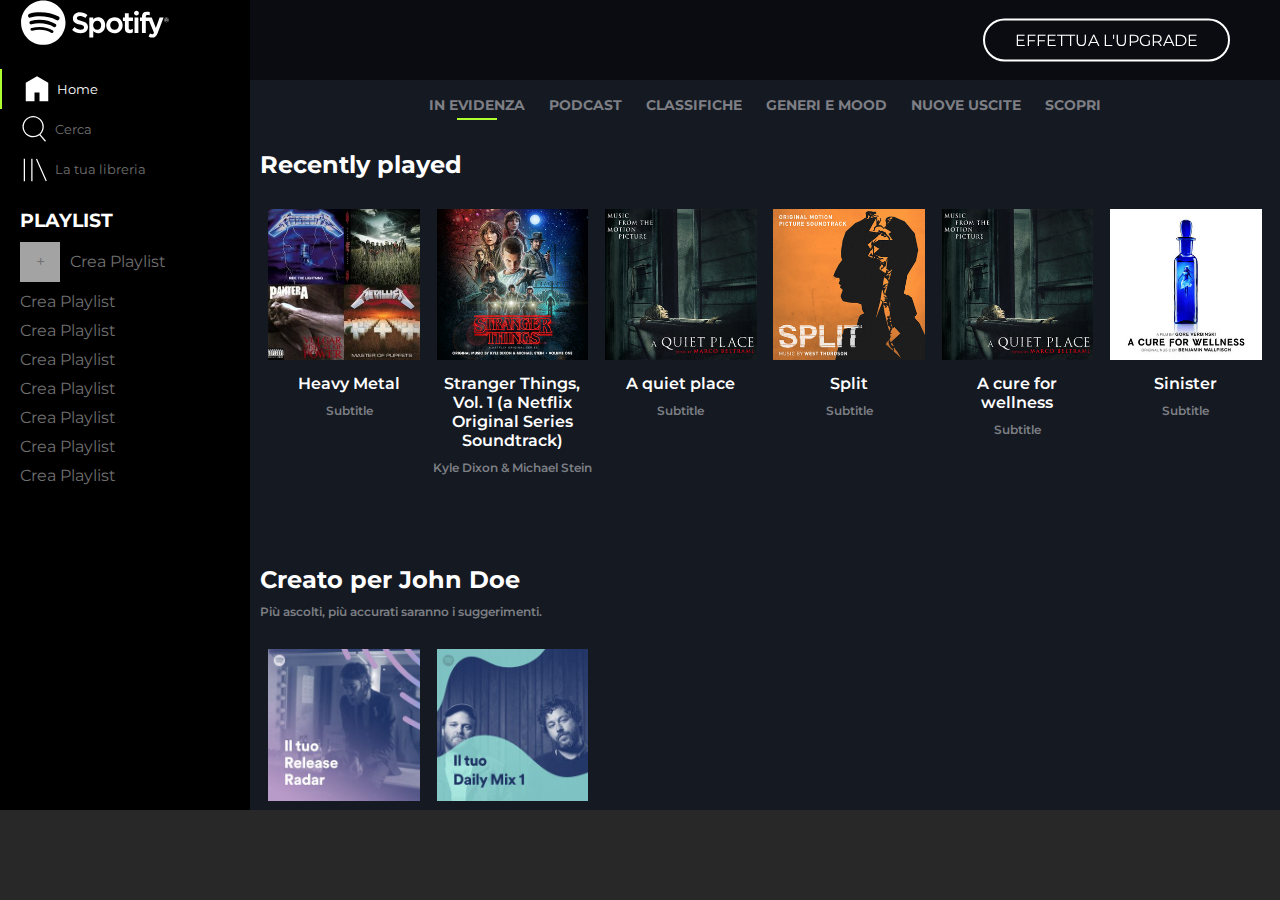
==== index.html @ d9b5fc57 "left nav" ====
<!DOCTYPE html>
<html lang="en">
<head>
  <meta charset="UTF-8">
  <meta http-equiv="X-UA-Compatible" content="IE=edge">
  <meta name="viewport" content="width=device-width, initial-scale=1.0">
  <link rel="stylesheet" href="css/style.css">
  <link rel="preconnect" href="https://fonts.gstatic.com">
  <link href="https://fonts.googleapis.com/css2?family=Montserrat:wght@400;500;600;700&display=swap" rel="stylesheet">
  <link rel="stylesheet" href="https://cdnjs.cloudflare.com/ajax/libs/font-awesome/5.15.3/css/all.min.css" integrity="sha512-iBBXm8fW90+nuLcSKlbmrPcLa0OT92xO1BIsZ+ywDWZCvqsWgccV3gFoRBv0z+8dLJgyAHIhR35VZc2oM/gI1w==" crossorigin="anonymous" />
  <title>SPOTIFY</title>
</head>
<body>
  <main class="clearfix">

      <!-- LEFT NAV BAR -->

    <div class="left-menu f-left "> 
        <!-- LOGO -->
        <div class="logo mrg-left-20">
          <img src="spotify/img/logo.svg" alt="">
        </div>
        <!-- SELECTION MENU -->
        <div class="menu-sections ">
          <ul>
            <li class="menu-selected"><img src="spotify/img/home.svg" alt=""><span>Home</span></li>
            <li><img src="spotify/img/search.svg" alt="">Cerca</li>
            <li><img src="spotify/img/libreria.svg" alt="">La tua libreria</li>
          </ul>
        </div>
        <!-- PLAYLISTS -->
        <div class="left-section mrg-left-20">
          <div class="left-section-title">
            <h3>PLAYLIST</h3
              ></div>
          <div class="create-playlist">
            <div class="plus-box f-left"><span class="plus-symbol">+</span></div>
            <span>Crea Playlist</span>
          </div>
          <ul>
            <li>Crea Playlist</li>
            <li>Crea Playlist</li>
            <li>Crea Playlist</li>
            <li>Crea Playlist</li>
            <li>Crea Playlist</li>
            <li>Crea Playlist</li>
            <li>Crea Playlist</li>
          </ul>

        </div>      
      </div>
      

      <!-- /lEFT NAV BAR -->

    <div class="main-content f-left">
      <div class="upgrade">
        <div class="upgrade-box">EFFETTUA L'UPGRADE</div>
      </div>
      <div class="content">
        <div class="section-menu">
          <ul>
            <li class="selected"><a href="#" >in evidenza</a></li>
            <li><a href="#">podcast</a></li>
            <li><a href="#">classifiche</a></li>
            <li><a href="#">generi e mood</a></li>
            <li><a href="#">nuove uscite</a></li>
            <li><a href="#">scopri</a></li>
          </ul>
        </div>
        <div class="section-container">
          <!-- RECENTLY PLAYED -->

        <section id="recent" class="padding-30"> 
          <div class="section-text mrg-bottom-20">
            <div class="section-title">
              <h2> Recently played</h2>
            </div>
          </div>
          <div class="boxes-container clearfix">
            <div class="level-box-3">
              <div class="cover">
                <div class="hover-content">
                  <i class="far fa-play-circle"></i>
                </div>
                <img src="spotify/img/metal_lifting.jpg" alt="">
              </div>
              <div class="section-text">
                <div class="title">Heavy Metal</div>
                <div class="description">Subtitle</div>
              </div>
            </div>
            <div class="level-box-3">
              <div class="cover">
                <div class="hover-content">
                  <i class="far fa-play-circle"></i>
                </div>
                <img src="spotify/img/stranger.jpeg" alt="">
              </div>
              <div class="title">Stranger Things, Vol. 1 (a Netflix Original Series Soundtrack)</div>
              <div class="description">Kyle Dixon & Michael Stein</div>
            </div>
            <div class="level-box-3">
              <div class="cover">
                <div class="hover-content">
                  <i class="far fa-play-circle"></i>
                </div>
                <img src="spotify/img/aquietplace.jpeg" alt="">
              </div>
              <div class="title">A quiet place</div>
              <div class="description">Subtitle</div>
            </div>
            <div class="level-box-3">
              <div class="cover">
                <div class="hover-content">
                  <i class="far fa-play-circle"></i>
                </div>
                <img src="spotify/img/split.jpeg" alt="">
              </div>
              <div class="title">Split</div>
              <div class="description">Subtitle</div>
            </div>
            <div class="level-box-3">
              <div class="cover">
                <div class="hover-content">
                  <i class="far fa-play-circle"></i>
                </div>
                <img src="../spotify/img/aquietplace.jpeg" alt="">
              </div>
              <div class="title">A cure for wellness</div>
              <div class="description">Subtitle</div>
            </div>
            <div class="level-box-3">
              <div class="cover">
                <div class="hover-content">
                  <i class="far fa-play-circle"></i>
                </div>
                <img src="spotify/img/cure.jpeg" alt="">
              </div>
              <div class="title">Sinister</div>
              <div class="description">Subtitle</div>
            </div>
          </div>
        </section>
        <!-- /RECENTLY PLAYED -->

        <!-- FOR YOU -->

        <section id="for-you" class="padding-30">
          <div class="section-text mrg-bottom-20">
            <div class="section-title">
              <h2>Creato per John Doe</h2>
            </div>
            <div class="section-desc">
              Più ascolti, più accurati saranno i suggerimenti.
            </div>
          </div>
          <div class="boxes-container clearfix">
            <div class="level-box-3">
              <div class="cover">
                <div class="hover-content">
                  <i class="far fa-play-circle"></i>
                </div>
                <img src="spotify/img/radar.jpeg" alt="">
              </div>
              <div class="title">Release Radar</div>
            </div>
            <div class="level-box-3">
              <div class="cover">
                <div class="hover-content">
                  <i class="far fa-play-circle"></i>
                </div>
                <img src="spotify/img/mixdaily.jpeg" alt="">
              </div>
              <div class="title">Daily Mix 1</div>
            </div>
          </div>
        </section>

        <!-- / FOR YOU -->

        <!-- POPULAR -->

        <section id="popular">
          <div class="section-text">
            <div class="section-title">
              <h2>Artisti più popolari</h2>
            </div>
            <div class="section-desc">
             Più ascolti, più accurati saranno i suggerimenti.
            </div>
          </div>
          
          <div class="boxes-container clearfix">
            <div class="level-box-3">
              <div class="cover">
                <img src="spotify/img/youg.jpeg" alt="">
              </div>
              <div class="title">Lana del Ray</div>
            </div>
            <div class="level-box-3">
              <div class="cover">
                <img src="spotify/img/einaudi.jpeg" alt="">
              </div>
              <div class="title">Einaudi</div>
            </div>
          </div>
        </section>

        <!-- /POPULAR -->
        </div>
        
      </div>
    </div>
  </main>
  <footer></footer>
</body>
</html>
---- css/style.css ----
*{
  margin: 0;
  padding: 0;
  box-sizing: border-box;
}
body{
  font-family: 'Montserrat', sans-serif;
}

.clearfix::after{
  display: table;
  content: '';
  clear: both;
}
.f-left{
  float: left;
}
a{
  text-decoration: none;
}
.mrg-bottom-20{
  margin-bottom: 20px;
}
.mrg-left-20{
  margin-left: 20px;
}
.padding-30{
  padding: 30px 0;
}
.list-none li{
  list-style: none;
  padding: 0;
}

.section-container{
  width: 100%;
}
.section-text{
  margin-left: 10px;
}
.section-title{
  color: white;
}
.section-desc{
  color: #7D7F84;
  font-size: 12px;
  font-weight: 600;
  margin: 10px 0;
}
.boxes-container{
  /* TO SEPARATE ROWS WHEN TEXT TOO LONG */
  display: flex;
  flex-wrap: wrap;
  padding: 10px;
}
.level-box-3{
  width: calc(100% / 6);
  float: left;
  text-align: center;
  margin-bottom: 20px;
}.level-box-3 .cover{
  position: relative;
  width: 90%;
  margin: auto;
  /* background-color: white; */
}

.level-box-3 .hover-content{
  visibility: hidden;
  position: absolute;
  display: flex;
  left: 0;
  width: 100%;
  height: 100%;
  background-color: rgba(0, 0, 0, 0.6);
  color: white;
  justify-content: center;
  align-items: center;
  font-size: 50px;
  cursor: pointer;
}
.level-box-3 .cover:hover .hover-content{
  visibility:visible;
}


.level-box-3 .cover img{
  width: 100%;
}
.level-box-3 .title{
  color: white;
  font-weight: 600;
  margin: 0 auto;
  margin-bottom: 10px;
  margin-top: 10px;
  width: 90%;
  
}
.level-box-3 .description{
  color: #7D7F84;
  font-size: 12px;
  font-weight: 600;
}

/* MAIN */
main{
  height: calc(100vh - 90px);
  width: 100%;
}
/* LEFT MENU */

.left-menu{
  position: relative;
  z-index: 9999;
  width: 250px;
  height: 100%;
  background-color: black;
  color: #707070;
}
.left-menu .menu-sections{
  padding: 20px 0;
}
.left-menu .menu-sections img{
  width: 30px;
  margin-right: 5px;
}

.left-menu ul{
  list-style:none;
}
.left-menu .menu-sections ul li{
  display: flex;
  align-items: center;
  padding-left: 20px;
  line-height: 40px;
  font-size: smaller;
}
.left-menu ul li.menu-selected{
  border-left: 2px solid #ADFF2F;
  color: white;
}

.left-menu .logo img{
  width: 150px;
}
.left-menu .left-section .left-section-title{
  color: white;
  margin-bottom: 10px;
}
.create-playlist{
   width: 100%;
   height: 40px;
   line-height: 40px;
   /* background-color: red; */
 }
.create-playlist .plus-box{
  display: inline-block;
  position: relative;
  height: 40px;
  width: 40px;
  background-color: #A3A3A3;
  line-height: 40px;
  margin-right: 10px;
  cursor: pointer;
}
.plus-box .plus-symbol{
  position: absolute;
  left: 50%;
  transform: translateX(-50%);
}
.left-menu .left-section ul li{
 margin: 10px 0;
}
/* /LEFT MENU */
main .main-content{
  background-color: #141922;
  height: 100%;
  width: calc(100% - 250px);
  overflow: auto;
}
main .main-content .upgrade{
  position: fixed;
  z-index: 99;
  top: 0;
  left: 0;
  z-index: 99;
  width: 100%;
  height: 80px;
  background-color: rgba(0, 0, 0, 0.5);
  /* line-height: 80px; */
  text-align: left;
  color: white;
}
main .main-content .upgrade .upgrade-box{
  position: absolute;
  right: 50px;
  top: 50%;
  transform: translateY(-50%);
  padding: 10px 30px;
  border: 2px solid white;
  border-radius: 60px;
  cursor: pointer;
}
main .main-content .upgrade .upgrade-box:hover{
  padding: 15px 35px;
}
main .main-content .content{
  margin-top: 80px;
}
.content ul li{
  position: relative;
  padding: 0px 10px;
  padding-top: 10px;
}
.content ul li a{
  text-transform: uppercase;
  color: #7D7F84;
  font-size: 14px;
  font-weight: 700;
}
.content ul li.selected:after{
  position: absolute;
  content: '';
  bottom: 0;
  left: 50%;
  transform: translateX(-50%);
  height: 2px;
  width: 40px;
  background-color: #ADFF2F;
}
.content .section-menu{
  
  background-color:#141922;
  width: 100%;
  text-align: center;
  line-height: 30px;
}
.content .section-menu ul{
  list-style: none;
}
.content .section-menu ul li{
  display: inline-block;
}


/* POPULAR */
#popular .cover img{
  border-radius: 50%;
}

@media all and (max-width:991px){
  .level-box-3{
    width: calc(100% / 4);
  }
}
@media all and (max-width:767px){
  .level-box-3{
    width: calc(100% / 2);
  }
}



/* FOOTER */
footer{
  height: 90px;
  width: 100%;
  background-color: #282828;
}
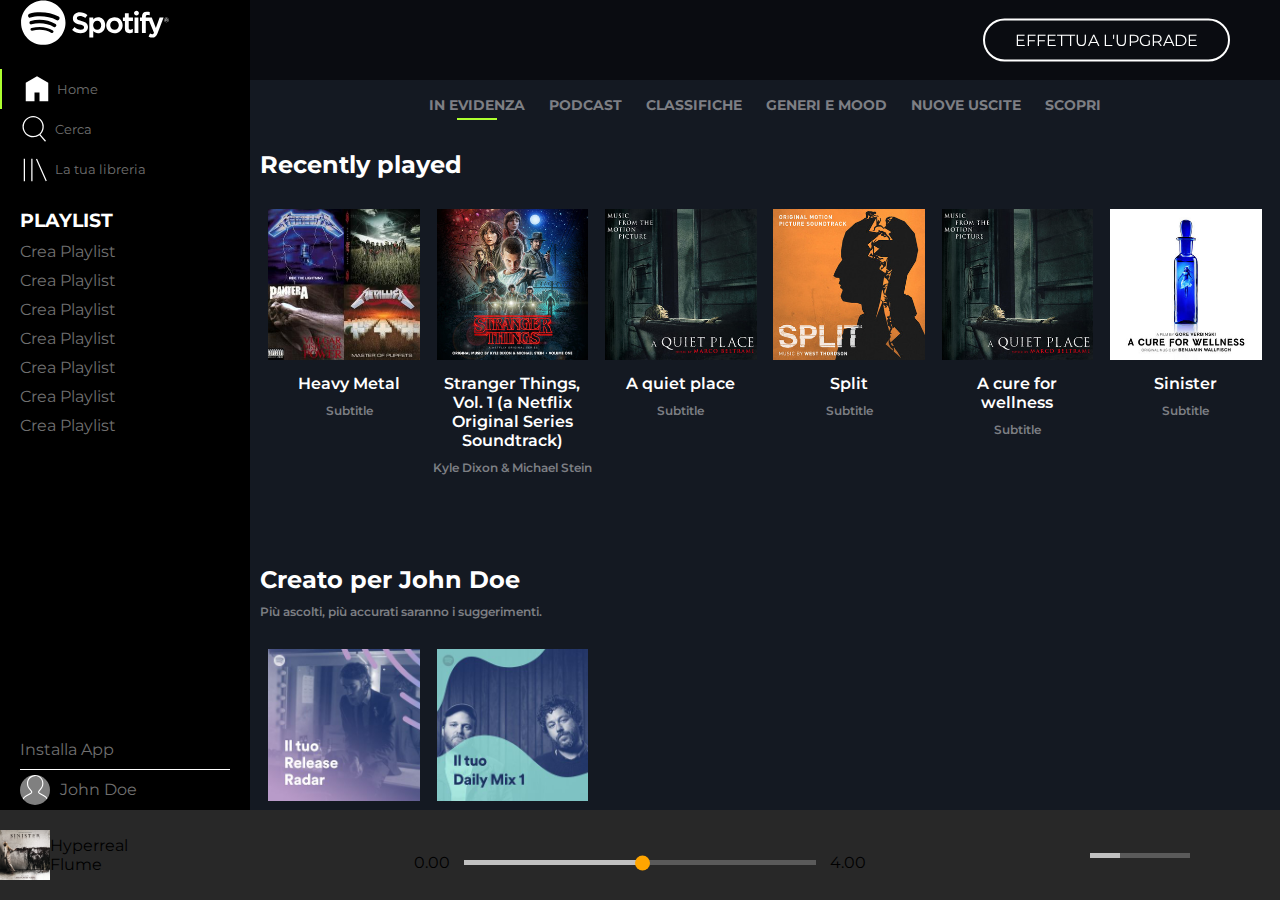
==== commit 1e98842e: "responsive" ====
--- a/index.html
+++ b/index.html
@@ -20,34 +20,47 @@
         <div class="logo mrg-left-20">
           <img src="spotify/img/logo.svg" alt="">
         </div>
+        <div class="logo-xs">
+          <img src="spotify/img/logo-small.svg" alt="">
+        </div>
         <!-- SELECTION MENU -->
         <div class="menu-sections ">
           <ul>
-            <li class="menu-selected"><img src="spotify/img/home.svg" alt=""><span>Home</span></li>
-            <li><img src="spotify/img/search.svg" alt="">Cerca</li>
-            <li><img src="spotify/img/libreria.svg" alt="">La tua libreria</li>
+            <li class="menu-selected"><img src="spotify/img/home.svg" alt=""><a href="#" class="hide-xs">Home</a></li>
+            <li><img src="spotify/img/search.svg" alt=""><a href="#" class="hide-xs"> Cerca</a></li>
+            <li><img src="spotify/img/libreria.svg" alt=""><a href="#" class="hide-xs">La tua libreria</a></li>
           </ul>
         </div>
         <!-- PLAYLISTS -->
-        <div class="left-section mrg-left-20">
+        <div class="left-section mrg-left-20 hide-xs">
           <div class="left-section-title">
-            <h3>PLAYLIST</h3
-              ></div>
-          <div class="create-playlist">
-            <div class="plus-box f-left"><span class="plus-symbol">+</span></div>
-            <span>Crea Playlist</span>
+            <h3>PLAYLIST</h3>
           </div>
           <ul>
-            <li>Crea Playlist</li>
-            <li>Crea Playlist</li>
-            <li>Crea Playlist</li>
-            <li>Crea Playlist</li>
-            <li>Crea Playlist</li>
-            <li>Crea Playlist</li>
-            <li>Crea Playlist</li>
+            <li><a href="#">Crea Playlist</a></li>
+            <li><a href="#">Crea Playlist</a></li>
+            <li><a href="#">Crea Playlist</a></li>
+            <li><a href="#">Crea Playlist</a></li>
+            <li><a href="#">Crea Playlist</a></li>
+            <li><a href="#">Crea Playlist</a></li>
+            <li><a href="#">Crea Playlist</a></li>
+            
+           
           </ul>
-
-        </div>      
+          
+        </div>  
+        <!-- USER -->
+        <div class="left-bottom">
+          <div class="row download">
+            <a href="#"><i class="far fa-arrow-alt-circle-down"></i> <span class="hide-xs">Installa App</span></a>
+          </div>
+          <div class="row user clearfix">
+            <div class="user-pic f-left">
+              <img src="spotify/img/profile.svg" alt="">
+            </div>
+            <div class="user-name f-left hide-xs"><span class="hide-xs">John Doe</span></div>
+          </div>
+        </div>    
       </div>
       
 
@@ -213,6 +226,45 @@
       </div>
     </div>
   </main>
-  <footer></footer>
+  <footer>
+    <div class="left-player">
+      <img src="spotify/img/sinister.jpeg" alt="">
+      <div class="playing-track">
+        <div class="playin-song">Hyperreal</div>
+        <div class="playin-artist">Flume</div>
+      </div>
+      <div class="save-icons">
+        <a href="#"><i class="far fa-heart"></i></a>
+        <a href="#"><i class="far fa-folder"></i></a>
+      </div>
+    </div>
+    <div class="center-player">
+      <div class="row buttons">
+        <ul>
+          <li><a href="#"><i class="fas fa-random"></i></a></li>
+          <li><a href="#"><i class="fas fa-step-backward"></i></a></li>
+          <li><a href="#"><i class="far fa-play-circle"></i></a></li>
+          <li><a href="#"><i class="fas fa-step-forward"></i></a></li>
+          <li><a href="#"><i class="fas fa-redo-alt"></i></a></li>
+        </ul>
+      </div>
+      <div class="row bar">
+        <div class="total-length">
+          <div class="progress-bar"></div>
+        </div>
+      </div>
+    </div>
+    <div class="right-player">
+      <div class="right-icons white-text">
+        <a href="#"><i class="fas fa-list"></i></a>
+        <a href="#"><i class="fas fa-desktop"></i></a>
+        <a href="#"><i class="fas fa-volume-up"></i></a>
+      </div>
+      <div class="volume">
+         <div class="volume-progress"></div>
+        </div>
+      </div>
+    </div>
+  </footer>
 </body>
 </html>--- a/css/style.css
+++ b/css/style.css
@@ -11,6 +11,9 @@
   display: table;
   content: '';
   clear: both;
+}
+.white-text a{
+  color: white;
 }
 .f-left{
   float: left;
@@ -110,6 +113,8 @@
 /* LEFT MENU */
 
 .left-menu{
+  display: flex;
+  flex-direction: column;
   position: relative;
   z-index: 9999;
   width: 250px;
@@ -117,6 +122,12 @@
   background-color: black;
   color: #707070;
 }
+.left-menu a{
+  color: #707070;
+}
+.left-menu a:hover{
+  color: white;
+}
 .left-menu .menu-sections{
   padding: 20px 0;
 }
@@ -142,6 +153,12 @@
 
 .left-menu .logo img{
   width: 150px;
+}
+.left-menu .logo-xs{
+  display: none;
+}
+.left-menu .left-section{
+  overflow: auto;
 }
 .left-menu .left-section .left-section-title{
   color: white;
@@ -171,6 +188,49 @@
 .left-menu .left-section ul li{
  margin: 10px 0;
 }
+
+
+/* USER */
+.left-menu .left-bottom{
+  position: relative;
+  margin: 0 auto;
+  margin-top: auto;
+  height: 80px;
+  width: 100%;
+  padding: 0 20px;
+
+  /* background-color: red; */
+}
+.left-bottom .row{
+  height: 50%;
+  line-height: 40px;
+  border-bottom: 1px solid white;
+} 
+.left-bottom .row:last-child{
+  border: none;
+} 
+.left-bottom .user-pic{
+  display: inline-block;
+  position: relative;
+  height: 30px;
+  width: 30px;
+  background-color: gray;
+  border-radius: 50%;
+  overflow: hidden;
+  top: 50%;
+  transform: translateY(-50%);
+}
+.left-bottom .user-pic img{
+  position: absolute;
+  left: 50%;
+  transform: translateX(-50%);
+  height: 100%;
+  
+}
+.left-bottom .user-name{
+  margin-left: 10px;
+  line-height: 40px;
+}
 /* /LEFT MENU */
 main .main-content{
   background-color: #141922;
@@ -248,22 +308,197 @@
   border-radius: 50%;
 }
 
+
+
+/* FOOTER */
+footer{
+  display: flex;
+  height: 90px;
+  width: 100%;
+  background-color: #282828;
+}
+/* LEFT PLAYER */
+footer .left-player{
+  display: flex;
+  align-items: center;
+  width: 200px;
+  /* background-color: yellow; */
+}
+
+footer .left-player .save-icons{
+  margin-left: 10px;
+}
+footer .left-player .save-icons i:last-child{
+  margin-left: 5px;
+}
+.left-player a{
+  color: gray;
+}
+/* /LEFT PLAYER */
+
+/* CENTER PLAYER */
+
+footer .center-player{
+  display: flex;
+  flex-direction: column;
+  flex-shrink: 1;
+  width: calc(100% - 400px);
+  /* background-color: blue; */
+  min-width: 200px;
+}
+.center-player a{
+  color: white;
+}
+.center-player .row{
+  height: 45px;
+  line-height: 45px;
+  width: 100%;
+  /* background-color: white; */
+  
+  text-align: center;
+}
+.center-player .row.buttons ul li{
+  display: inline;
+  margin-left: 20px;
+  font-size: 18px;
+}
+
+.center-player .total-length{
+  position: relative;
+  height: 5px;
+  width: 40%;
+  background-color: #5A5A5A;
+  margin: 5px auto;
+}
+.center-player .total-length::before{
+  position: absolute;
+  content: '0.00';
+  left: -50px;
+  top: -20px;
+}
+.center-player .total-length:after{
+  position: absolute;
+  content: '4.00';
+  right: -50px;
+  top: -20px;
+}
+.center-player .total-length .progress-bar{
+  position: relative;
+  height: 5px;
+  width: 50%;
+  background-color: #C1C1C1;
+}
+.center-player .total-length .progress-bar:after{
+    position: absolute;
+    left: calc(100% - 5px);
+    top: 50%;
+    transform: translateY(-50%);
+    content: '';
+    height: 15px;
+    width: 15px;
+    border-radius: 50%;
+    background-color: orange;
+}
+/* /CENTER PLAYER */
+
+/* RIGHT PLAYER */
+
+footer .right-player{
+  display: flex;
+  flex-wrap: wrap;
+  align-items: center;
+  width: 200px;
+  /* background-color: red; */
+}
+.right-player .volume{
+  width: 50%;
+  height: 5px;
+  background-color: #5A5A5A;
+  margin-left: 10px;
+}
+.right-player .volume .volume-progress{
+  position: relative;
+  width: 30%;
+  height: 5px;
+  background-color: #C1C1C1
+}
+.right-player .volume .volume-progress:hover{
+  background-color: greenyellow;
+}
+
+.right-player .volume .volume-progress::after{
+    position: absolute;
+    visibility: hidden;
+    left: calc(100% - 5px);
+    top: 50%;
+    transform: translateY(-50%);
+    content: '';
+    height: 15px;
+    width: 15px;
+    border-radius: 50%;
+    background-color: red;
+}
+.right-player .volume .volume-progress:hover::after{
+  visibility: visible;
+}
+
+/* /RIGHT PLAYER */
+footer img{
+  width: 50px;
+  height: 50px;
+}
+
+/* ///////////// */
+
 @media all and (max-width:991px){
   .level-box-3{
     width: calc(100% / 4);
   }
-}
+  
+}
+/* PHONE */
 @media all and (max-width:767px){
   .level-box-3{
     width: calc(100% / 2);
   }
-}
-
-
-
-/* FOOTER */
-footer{
-  height: 90px;
-  width: 100%;
-  background-color: #282828;
-}+  main .main-content{
+    width: calc(100% - 40px);
+  }
+  .left-menu{
+    width: 40px;
+  }
+  .left-menu .logo{
+    display: none;
+  }
+  .left-menu .logo-xs{
+    display: block;
+    width: 70%;
+    margin:  0 auto;
+    padding: 10px 0;
+  }
+  .left-menu .hide-xs{
+    display: none;
+  }
+  .left-menu .menu-sections ul li{
+    display: block;
+    height: 30px;
+    padding-left: 0px;
+    text-align: center;
+  }
+  .left-menu .menu-sections ul li img{
+    width: 20px;
+    
+}
+.left-menu .left-bottom{
+  padding:0 ;
+  text-align: center;
+}
+.left-bottom .user-pic{
+  left: 50%;
+  transform: translate(-50%,-50%);
+}
+.center-player .row.buttons ul li{
+  margin-left: 12px;
+}
+
+}
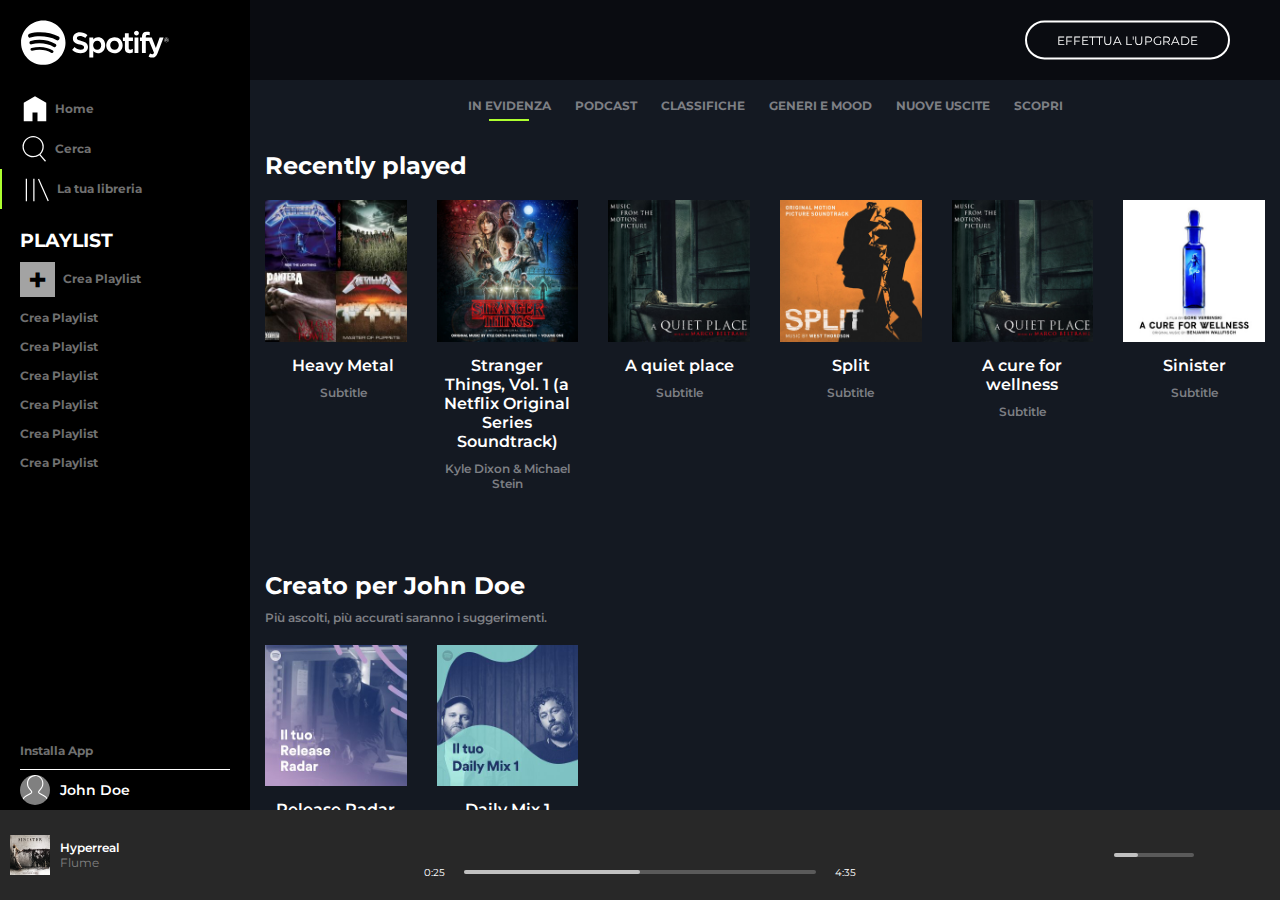
==== commit 57b47f8b: "FINE" ====
--- a/index.html
+++ b/index.html
@@ -26,9 +26,9 @@
         <!-- SELECTION MENU -->
         <div class="menu-sections ">
           <ul>
-            <li class="menu-selected"><img src="spotify/img/home.svg" alt=""><a href="#" class="hide-xs">Home</a></li>
+            <li ><img src="spotify/img/home.svg" alt=""><a href="#" class="hide-xs">Home</a></li>
             <li><img src="spotify/img/search.svg" alt=""><a href="#" class="hide-xs"> Cerca</a></li>
-            <li><img src="spotify/img/libreria.svg" alt=""><a href="#" class="hide-xs">La tua libreria</a></li>
+            <li class="menu-selected"><img src="spotify/img/libreria.svg" alt=""><a href="#" class="hide-xs">La tua libreria</a></li>
           </ul>
         </div>
         <!-- PLAYLISTS -->
@@ -37,7 +37,7 @@
             <h3>PLAYLIST</h3>
           </div>
           <ul>
-            <li><a href="#">Crea Playlist</a></li>
+            <li><a href="#"> <span class="plus-sign">+</span> Crea Playlist</a></li>
             <li><a href="#">Crea Playlist</a></li>
             <li><a href="#">Crea Playlist</a></li>
             <li><a href="#">Crea Playlist</a></li>
@@ -227,23 +227,26 @@
     </div>
   </main>
   <footer>
+    <!-- LEFT FOOTER -->
     <div class="left-player">
       <img src="spotify/img/sinister.jpeg" alt="">
       <div class="playing-track">
-        <div class="playin-song">Hyperreal</div>
-        <div class="playin-artist">Flume</div>
+        <div class="playin-song"><a href="#">Hyperreal</a></div>
+        <div class="playin-artist"><a href="#">Flume</a></div>
       </div>
       <div class="save-icons">
         <a href="#"><i class="far fa-heart"></i></a>
         <a href="#"><i class="far fa-folder"></i></a>
       </div>
     </div>
+
+    <!-- CENTER FOOTER -->
     <div class="center-player">
       <div class="row buttons">
         <ul>
           <li><a href="#"><i class="fas fa-random"></i></a></li>
           <li><a href="#"><i class="fas fa-step-backward"></i></a></li>
-          <li><a href="#"><i class="far fa-play-circle"></i></a></li>
+          <li><a href="#"><i class="far fa-play-circle big-icon"></i></a></li>
           <li><a href="#"><i class="fas fa-step-forward"></i></a></li>
           <li><a href="#"><i class="fas fa-redo-alt"></i></a></li>
         </ul>
@@ -254,6 +257,8 @@
         </div>
       </div>
     </div>
+    
+    <!-- RIGHT FOOTER -->
     <div class="right-player">
       <div class="right-icons white-text">
         <a href="#"><i class="fas fa-list"></i></a>
--- a/css/style.css
+++ b/css/style.css
@@ -39,7 +39,7 @@
   width: 100%;
 }
 .section-text{
-  margin-left: 10px;
+  margin-left: 15px;
 }
 .section-title{
   color: white;
@@ -54,16 +54,16 @@
   /* TO SEPARATE ROWS WHEN TEXT TOO LONG */
   display: flex;
   flex-wrap: wrap;
-  padding: 10px;
 }
 .level-box-3{
   width: calc(100% / 6);
   float: left;
   text-align: center;
   margin-bottom: 20px;
+  padding: 0 15px;
 }.level-box-3 .cover{
   position: relative;
-  width: 90%;
+  width: 100%;
   margin: auto;
   /* background-color: white; */
 }
@@ -124,6 +124,8 @@
 }
 .left-menu a{
   color: #707070;
+  font-weight: 700;
+  font-size: 12px;
 }
 .left-menu a:hover{
   color: white;
@@ -153,6 +155,7 @@
 
 .left-menu .logo img{
   width: 150px;
+  margin-top: 20px;
 }
 .left-menu .logo-xs{
   display: none;
@@ -170,21 +173,23 @@
    line-height: 40px;
    /* background-color: red; */
  }
-.create-playlist .plus-box{
-  display: inline-block;
-  position: relative;
-  height: 40px;
-  width: 40px;
-  background-color: #A3A3A3;
-  line-height: 40px;
-  margin-right: 10px;
-  cursor: pointer;
-}
-.plus-box .plus-symbol{
-  position: absolute;
-  left: 50%;
-  transform: translateX(-50%);
-}
+
+ .left-menu .left-section ul li span.plus-sign{
+   display: inline-block;
+   background-color: #A3A3A3;
+   height: 35px;
+   width: 35px;
+   line-height: 35px;
+   text-align: center;
+   font-size: 32px;
+  vertical-align: middle;
+  margin-right: 5px;
+  color: black;
+ }
+ .left-menu .left-section ul li:hover span.plus-sign{
+   color: white;
+ }
+ 
 .left-menu .left-section ul li{
  margin: 10px 0;
 }
@@ -230,6 +235,9 @@
 .left-bottom .user-name{
   margin-left: 10px;
   line-height: 40px;
+  color: white;
+  font-size: 14px;
+  font-weight: 600;
 }
 /* /LEFT MENU */
 main .main-content{
@@ -252,6 +260,8 @@
   color: white;
 }
 main .main-content .upgrade .upgrade-box{
+  font-size: 12px;
+  font-weight: 00;
   position: absolute;
   right: 50px;
   top: 50%;
@@ -275,7 +285,7 @@
 .content ul li a{
   text-transform: uppercase;
   color: #7D7F84;
-  font-size: 14px;
+  font-size: 12px;
   font-weight: 700;
 }
 .content ul li.selected:after{
@@ -289,7 +299,6 @@
   background-color: #ADFF2F;
 }
 .content .section-menu{
-  
   background-color:#141922;
   width: 100%;
   text-align: center;
@@ -300,6 +309,9 @@
 }
 .content .section-menu ul li{
   display: inline-block;
+}
+.content .section-menu ul li:hover a{
+  color: white;
 }
 
 
@@ -324,9 +336,25 @@
   width: 200px;
   /* background-color: yellow; */
 }
+footer .left-player .playing-track{
+  font-size: 12px;
+  margin-right: 10px;
+}
+footer .left-player .playing-track .playin-song a{
+  color: white;
+  font-weight: 600;
+}
+
+footer .left-player .playin-artist:hover{
+  text-decoration: underline;
+}
+
 
 footer .left-player .save-icons{
-  margin-left: 10px;
+  margin-left: auto;
+}
+footer .left-player .save-icons a:hover{
+  color: white;
 }
 footer .left-player .save-icons i:last-child{
   margin-left: 5px;
@@ -360,35 +388,49 @@
 .center-player .row.buttons ul li{
   display: inline;
   margin-left: 20px;
-  font-size: 18px;
+  font-size: 16px;
+}
+.center-player .row.buttons ul li .big-icon{
+  font-size: 30px;
+  vertical-align: middle
+}
+.center-player .row.bar{
+  padding-top: 10px;
 }
 
 .center-player .total-length{
   position: relative;
-  height: 5px;
+  height: 4px;
   width: 40%;
   background-color: #5A5A5A;
   margin: 5px auto;
+  border-radius: 5px;
 }
 .center-player .total-length::before{
   position: absolute;
-  content: '0.00';
-  left: -50px;
+  content: '0:25';
+  left: -40px;
   top: -20px;
+  font-size: 10px;
+  color: white;
 }
 .center-player .total-length:after{
   position: absolute;
-  content: '4.00';
-  right: -50px;
+  content: '4:35';
+  right: -40px;
   top: -20px;
+  font-size: 10px;
+  color: white;
 }
 .center-player .total-length .progress-bar{
   position: relative;
-  height: 5px;
+  height: 4px;
   width: 50%;
   background-color: #C1C1C1;
+  border-radius: 5px;
 }
 .center-player .total-length .progress-bar:after{
+    visibility: hidden;
     position: absolute;
     left: calc(100% - 5px);
     top: 50%;
@@ -397,7 +439,13 @@
     height: 15px;
     width: 15px;
     border-radius: 50%;
-    background-color: orange;
+    background-color: white;
+}
+.center-player .total-length .progress-bar:hover{
+  background-color:greenyellow ;
+}
+.center-player .total-length .progress-bar:hover::after{
+  visibility: visible
 }
 /* /CENTER PLAYER */
 
@@ -410,17 +458,23 @@
   width: 200px;
   /* background-color: red; */
 }
+.right-player .right-icons i{
+  padding-right: 8px;
+  font-size: 12px;
+}
 .right-player .volume{
-  width: 50%;
-  height: 5px;
+  width: 40%;
+  height: 4px;
   background-color: #5A5A5A;
   margin-left: 10px;
+  border-radius: 5px;
 }
 .right-player .volume .volume-progress{
   position: relative;
   width: 30%;
-  height: 5px;
-  background-color: #C1C1C1
+  height: 4px;
+  background-color: #C1C1C1;
+  border-radius: 5px;
 }
 .right-player .volume .volume-progress:hover{
   background-color: greenyellow;
@@ -436,7 +490,7 @@
     height: 15px;
     width: 15px;
     border-radius: 50%;
-    background-color: red;
+    background-color: white;
 }
 .right-player .volume .volume-progress:hover::after{
   visibility: visible;
@@ -444,8 +498,9 @@
 
 /* /RIGHT PLAYER */
 footer img{
-  width: 50px;
-  height: 50px;
+  width: 40px;
+  height: 40px;
+  margin: 0 10px;
 }
 
 /* ///////////// */
@@ -479,14 +534,19 @@
   .left-menu .hide-xs{
     display: none;
   }
+  .left-menu .menu-sections{
+    padding-top: 0px;
+  }
   .left-menu .menu-sections ul li{
     display: block;
     height: 30px;
     padding-left: 0px;
     text-align: center;
+    margin: 10px 0;
   }
   .left-menu .menu-sections ul li img{
-    width: 20px;
+    width: 25px;
+    
     
 }
 .left-menu .left-bottom{
